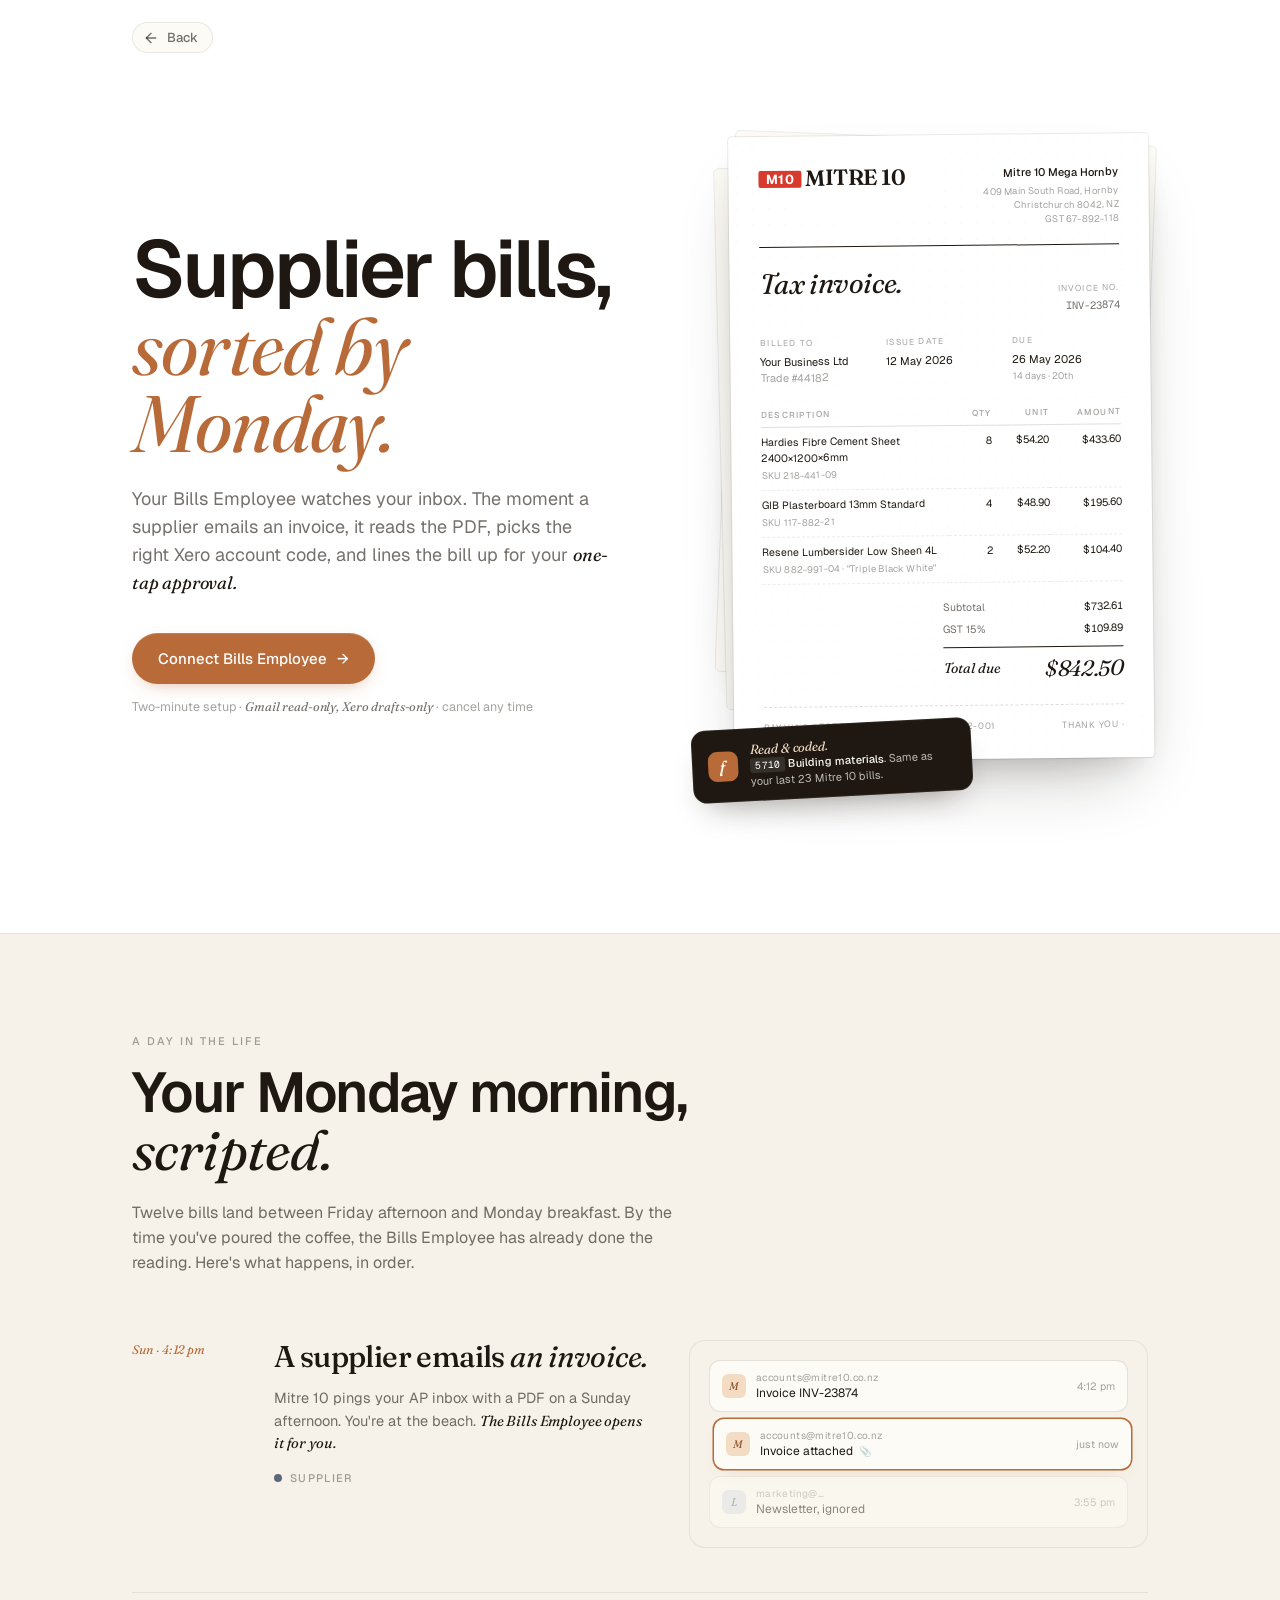
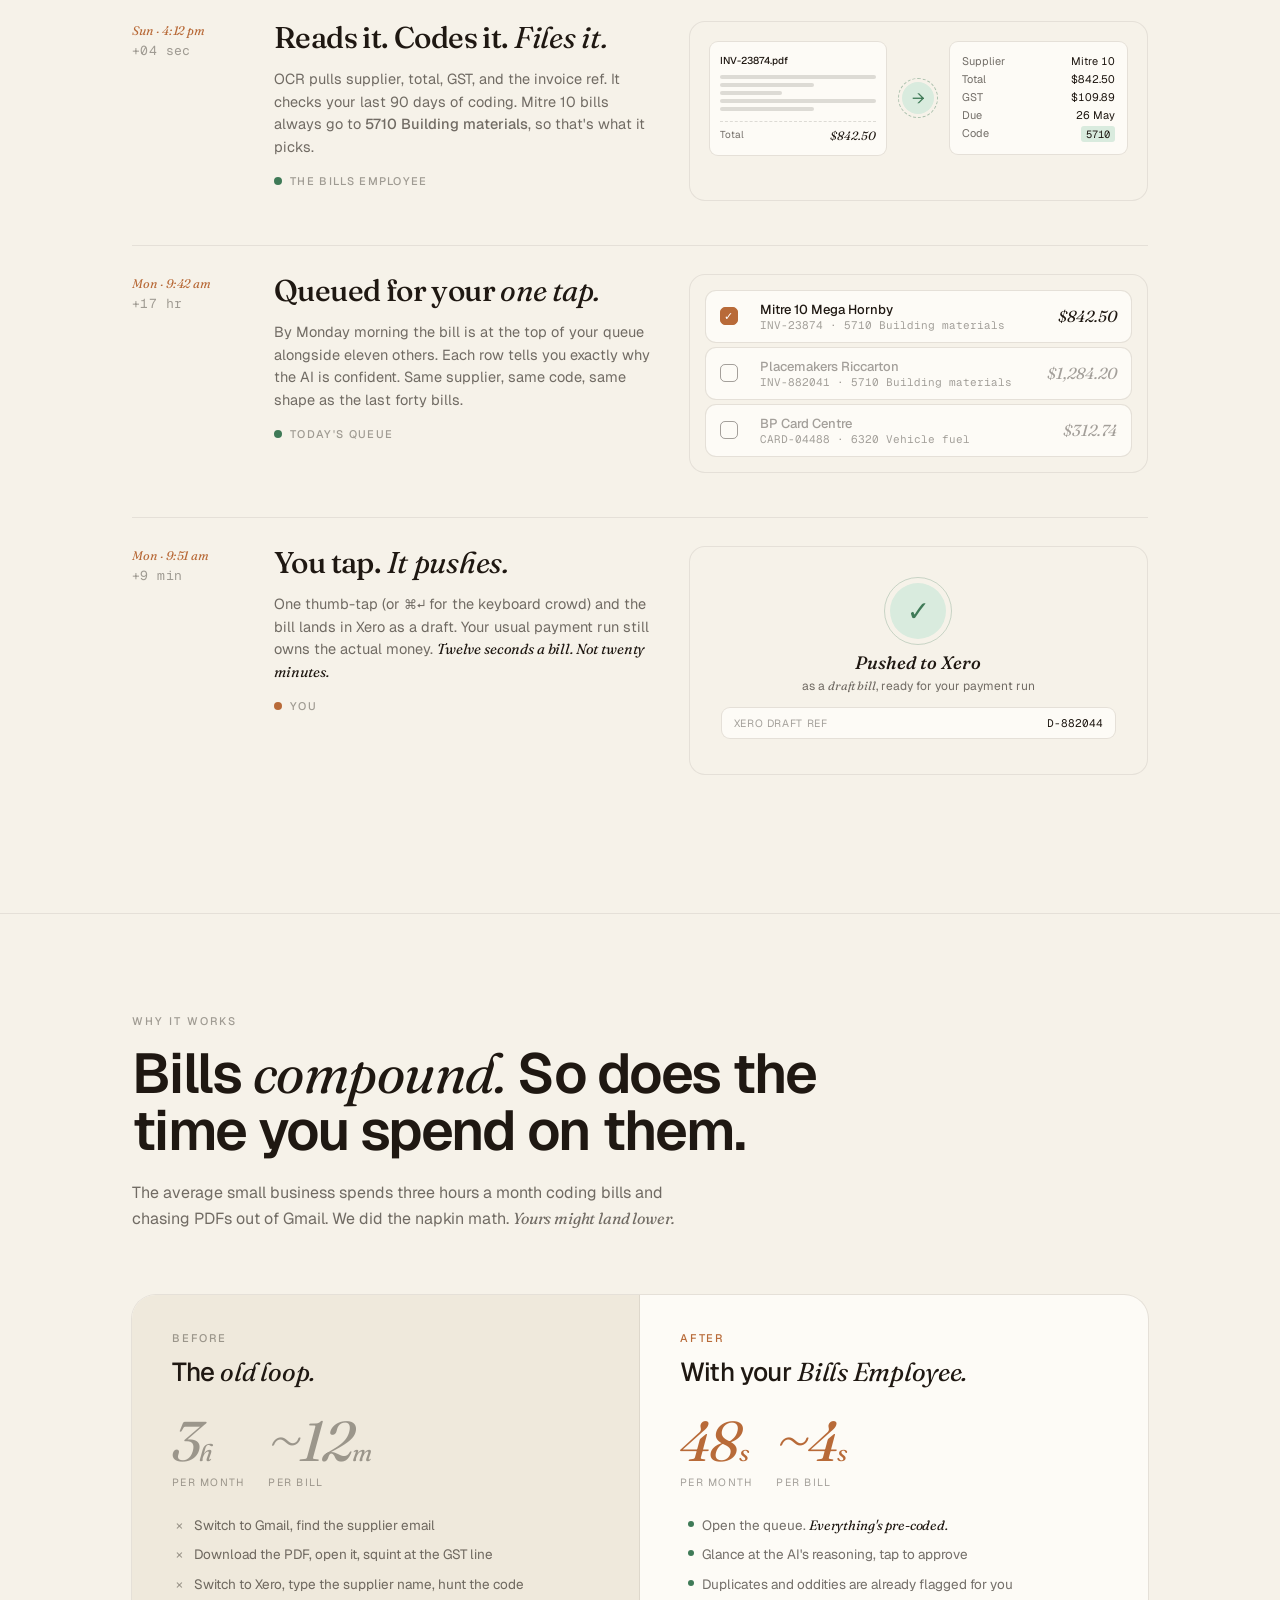
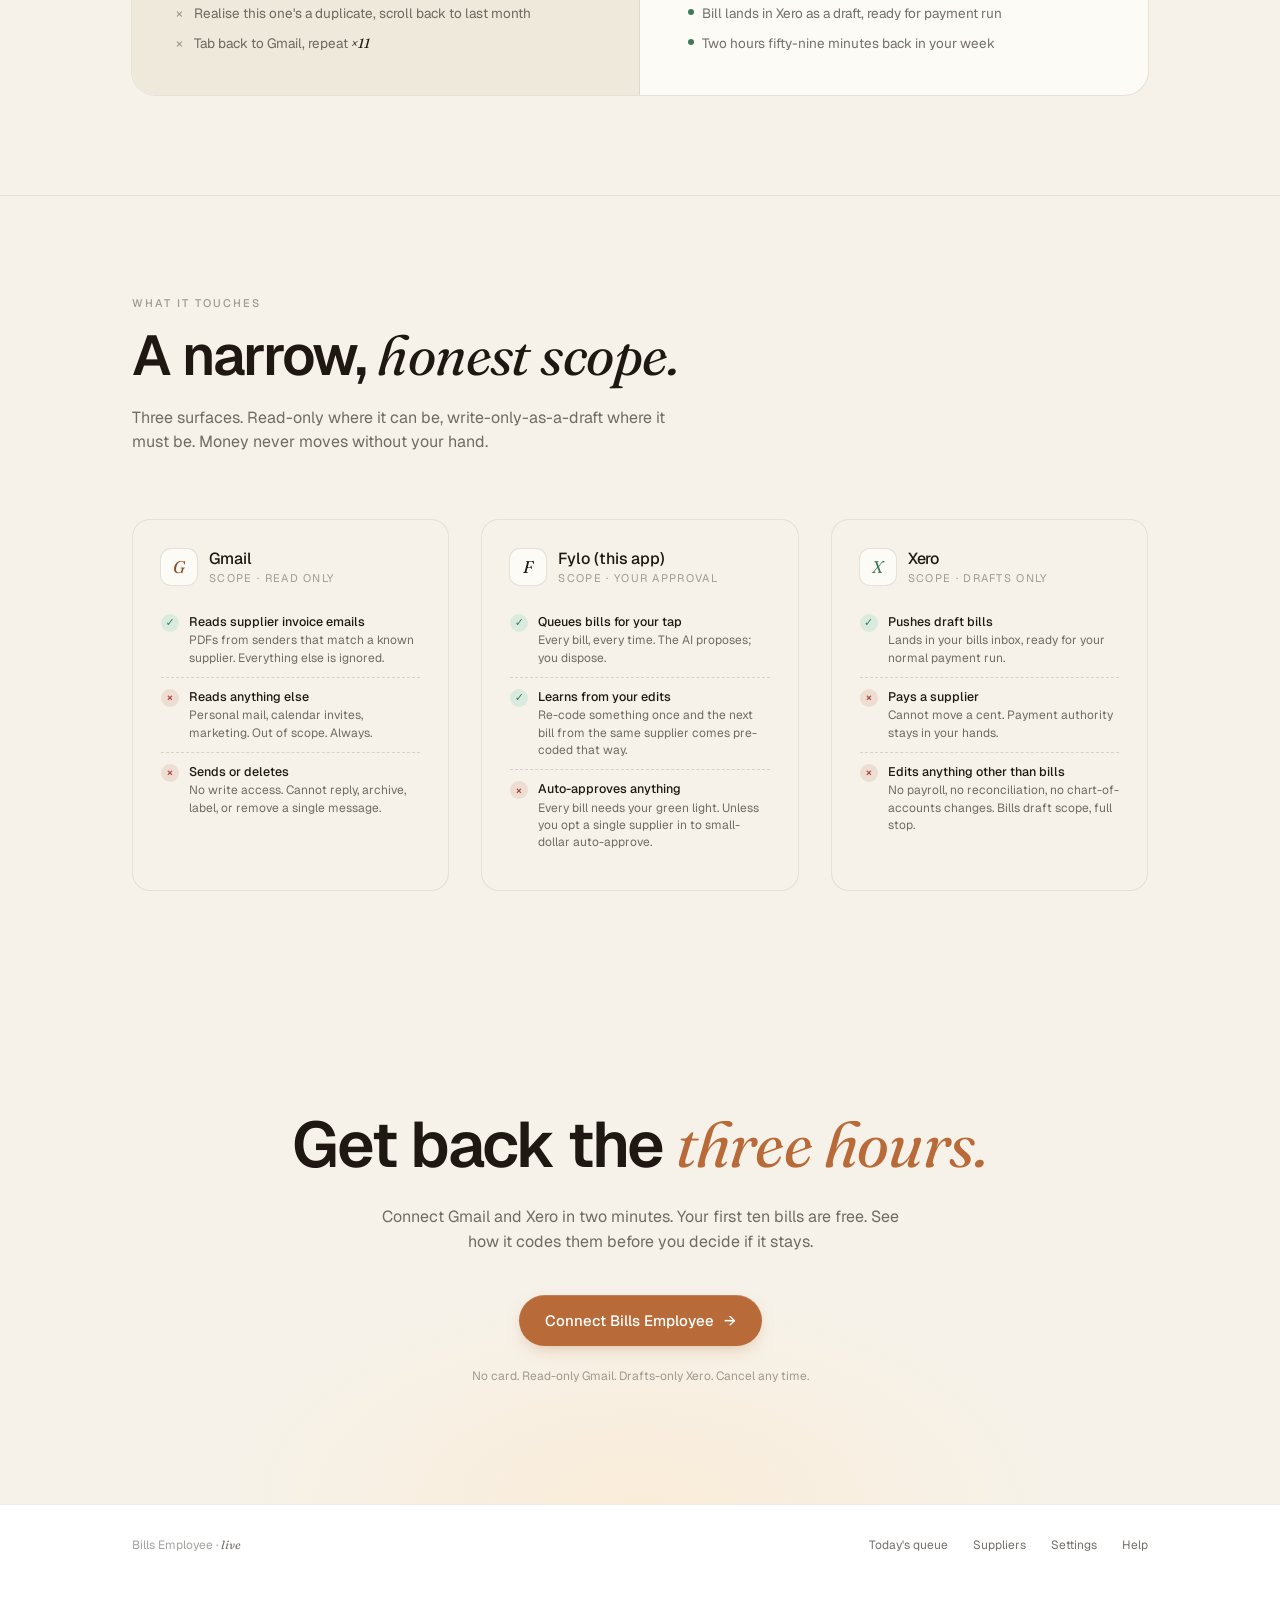
==== showcase/bills-about.html @ eec9b343 "Employee section: 4-card row + about pages for Review, Voice, Bills, Fuel - Homepage hub rebuilt as " ====
<!doctype html>
<html lang="en">
<head>
<meta charset="utf-8" />
<meta name="viewport" content="width=device-width,initial-scale=1" />
<title>Bills Employee &middot; About</title>

<link rel="preconnect" href="https://fonts.googleapis.com" />
<link rel="preconnect" href="https://fonts.gstatic.com" crossorigin />
<link
  rel="stylesheet"
  href="https://fonts.googleapis.com/css2?family=Fraunces:ital,opsz,wght@0,9..144,400;0,9..144,500;0,9..144,600;1,9..144,400;1,9..144,500;1,9..144,600&family=Geist:wght@300;400;500;600&family=Geist+Mono:wght@400;500&display=swap"
/>

<style>
  :root {
    --bg: #f6f2e9;
    --bg-2: #efe9dc;
    --paper: #fdfbf6;
    --ink: #1f1812;
    --ink-2: rgba(31, 24, 18, 0.62);
    --ink-3: rgba(31, 24, 18, 0.40);
    --line: rgba(31, 24, 18, 0.08);
    --line-strong: rgba(31, 24, 18, 0.14);
    --peach: #b86a38;
    --peach-deep: #8a4d26;
    --peach-soft: #f4dcc4;
    --peach-wash: #faecd9;
    --green: #3f7a57;
    --green-soft: #d9ebde;
    --amber: #b08231;
    --slate: #5e6a78;
    --slate-soft: #dee2e9;
  }
  * { box-sizing: border-box; }
  html, body {
    margin: 0;
    padding: 0;
    background: #ffffff;
    color: var(--ink);
    font-family: 'Geist', -apple-system, BlinkMacSystemFont, 'Segoe UI', system-ui, sans-serif;
    -webkit-font-smoothing: antialiased;
    text-rendering: optimizeLegibility;
  }
  .italic { font-family: 'Fraunces', serif; font-style: italic; font-weight: 400; letter-spacing: -0.01em; }
  .mono { font-family: 'Geist Mono', ui-monospace, SFMono-Regular, monospace; font-feature-settings: 'tnum' 1; }

  .wrap { max-width: 1080px; margin: 0 auto; padding: 0 32px; }

  /* ============================================================== */
  /* HERO                                                             */
  /* ============================================================== */
  .hero {
    padding: 60px 0 100px;
    position: relative;
    background: #ffffff;
  }
  .hero::before {
    content: '';
    position: absolute;
    inset: 0;
    background:
      radial-gradient(900px 460px at 90% 0%, var(--peach-wash) 0%, transparent 55%),
      radial-gradient(600px 380px at 10% 100%, rgba(63, 122, 87, 0.06) 0%, transparent 60%);
    pointer-events: none;
    z-index: -1;
  }
  .hero-inner {
    position: relative;
    display: grid;
    grid-template-columns: 1.1fr 1fr;
    gap: 64px;
    align-items: center;
  }
  .eyebrow {
    font-size: 11px;
    letter-spacing: 0.18em;
    color: var(--ink-3);
    font-weight: 500;
    display: flex;
    align-items: center;
    gap: 10px;
    margin-bottom: 28px;
  }
  .eyebrow::before { content: ''; width: 18px; height: 1px; background: var(--peach); }

  h1 {
    margin: 0 0 24px;
    font-size: 80px;
    line-height: 0.96;
    font-weight: 600;
    letter-spacing: -0.035em;
  }
  h1 .italic { font-weight: 400; }
  h1 .stack { display: block; }
  h1 .accent { color: var(--peach); }

  .hero-lede {
    font-size: 18px;
    color: var(--ink-2);
    line-height: 1.55;
    max-width: 480px;
    margin: 0 0 36px;
  }
  .hero-lede .italic { color: var(--ink); }

  .hero-cta-row { display: flex; gap: 12px; align-items: center; margin-bottom: 14px; }
  .btn-primary {
    background: var(--peach);
    color: #fff;
    border: 0;
    padding: 16px 26px;
    border-radius: 999px;
    font-size: 15px;
    font-weight: 500;
    font-family: inherit;
    cursor: pointer;
    display: inline-flex;
    align-items: center;
    gap: 10px;
    text-decoration: none;
    box-shadow: 0 6px 18px -8px rgba(184, 106, 56, 0.55), inset 0 1px 0 rgba(255,255,255,0.15);
    transition: transform .25s cubic-bezier(.2,.7,.2,1), box-shadow .25s;
  }
  .btn-primary:hover {
    transform: translateY(-1px);
    box-shadow: 0 12px 24px -10px rgba(184, 106, 56, 0.65), inset 0 1px 0 rgba(255,255,255,0.2);
  }
  .btn-primary .arrow { transition: transform .3s cubic-bezier(.2,.7,.2,1); }
  .btn-primary:hover .arrow { transform: translateX(3px); }

  .topnav { padding: 22px 0 0; }
  .topnav-inner { display: flex; align-items: center; }
  .back-chip {
    display: inline-flex; align-items: center; gap: 8px;
    color: var(--ink-2); font-size: 13px; font-weight: 500; text-decoration: none;
    padding: 6px 14px 6px 10px; border-radius: 999px;
    border: 1px solid var(--line); background: var(--paper);
    transition: background .15s, color .15s, border-color .15s, transform .15s;
  }
  .back-chip:hover { color: var(--ink); border-color: var(--line-strong); transform: translateX(-2px); }
  .back-chip svg { width: 16px; height: 16px; }

  .btn-ghost {
    background: transparent;
    color: var(--ink);
    border: 1px solid var(--line-strong);
    padding: 15px 22px;
    border-radius: 999px;
    font-size: 15px;
    font-family: inherit;
    cursor: pointer;
    text-decoration: none;
    display: inline-flex;
    align-items: center;
    gap: 8px;
    transition: background .2s, border-color .2s;
  }
  .btn-ghost:hover { background: var(--paper); border-color: var(--ink-3); }

  .hero-fine { font-size: 12.5px; color: var(--ink-3); }
  .hero-fine .italic { color: var(--ink-2); }

  .scene {
    position: relative;
    width: 100%;
    height: 720px;
  }
  .invoice-stack {
    position: absolute;
    top: 20px;
    right: 0;
    width: min(420px, 100%);
  }

  /* Subtle back paper (peeks out behind the main invoice) */
  .paper-back {
    position: absolute;
    top: 14px;
    right: -8px;
    width: 100%;
    height: 540px;
    background: var(--paper);
    border-radius: 4px;
    box-shadow: 0 0 0 1px var(--line), 0 20px 40px -24px rgba(31, 24, 18, 0.18);
    transform: rotate(2.2deg);
    transform-origin: top right;
  }
  .paper-back-2 {
    position: absolute;
    top: 26px;
    right: 14px;
    width: 100%;
    height: 540px;
    background: #fcfaf5;
    border-radius: 4px;
    box-shadow: 0 0 0 1px var(--line), 0 16px 32px -22px rgba(31, 24, 18, 0.12);
    transform: rotate(-1.4deg);
    transform-origin: top right;
  }

  /* The actual invoice */
  .invoice {
    position: relative;
    background: #fff;
    border-radius: 4px;
    padding: 30px 30px 26px;
    box-shadow:
      0 1px 0 rgba(31, 24, 18, 0.04),
      0 0 0 1px var(--line),
      0 36px 72px -28px rgba(31, 24, 18, 0.32),
      0 16px 32px -16px rgba(31, 24, 18, 0.18);
    transform: rotate(-0.6deg);
    transform-origin: top right;
    z-index: 2;
    font-family: 'Geist', system-ui, sans-serif;
    font-size: 11px;
    color: var(--ink);
    line-height: 1.5;
  }
  /* Subtle paper texture via dotted grid */
  .invoice::before {
    content: '';
    position: absolute;
    inset: 0;
    background-image: radial-gradient(rgba(31, 24, 18, 0.025) 1px, transparent 1px);
    background-size: 16px 16px;
    background-position: 0 0;
    border-radius: 4px;
    pointer-events: none;
    opacity: 0.6;
  }
  .invoice > * { position: relative; }

  /* Letterhead */
  .inv-letterhead {
    display: flex;
    justify-content: space-between;
    align-items: flex-start;
    margin-bottom: 22px;
    padding-bottom: 18px;
    border-bottom: 1.5px solid var(--ink);
  }
  .inv-logo {
    font-family: 'Fraunces', serif;
    font-weight: 600;
    font-size: 22px;
    letter-spacing: -0.02em;
    line-height: 1;
    color: var(--ink);
  }
  .inv-logo .badge {
    display: inline-block;
    background: #d83a2d;
    color: #fff;
    padding: 2px 7px;
    border-radius: 2px;
    font-family: 'Geist', sans-serif;
    font-weight: 700;
    font-size: 13px;
    letter-spacing: 0.04em;
    margin-right: 4px;
    vertical-align: 2px;
  }
  .inv-bizmeta {
    text-align: right;
    font-size: 9.5px;
    color: var(--ink-3);
    letter-spacing: 0.02em;
    line-height: 1.5;
  }
  .inv-bizmeta .biz-name {
    font-family: 'Geist', sans-serif;
    color: var(--ink);
    font-weight: 500;
    font-size: 11px;
    letter-spacing: 0;
    margin-bottom: 3px;
  }

  /* Title row */
  .inv-title-row {
    display: flex;
    justify-content: space-between;
    align-items: baseline;
    margin-bottom: 20px;
  }
  .inv-title {
    font-family: 'Fraunces', serif;
    font-style: italic;
    font-weight: 400;
    font-size: 28px;
    letter-spacing: -0.02em;
    color: var(--ink);
    line-height: 1;
  }
  .inv-number {
    font-family: 'Geist Mono', monospace;
    font-size: 10.5px;
    color: var(--ink-2);
    text-align: right;
  }
  .inv-number .nlabel {
    font-family: 'Geist', sans-serif;
    font-size: 8.5px;
    letter-spacing: 0.14em;
    color: var(--ink-3);
    text-transform: uppercase;
    display: block;
    margin-bottom: 3px;
  }

  /* Bill-to / Dates grid */
  .inv-meta {
    display: grid;
    grid-template-columns: 1fr 1fr 1fr;
    gap: 18px;
    margin-bottom: 22px;
  }
  .inv-meta .field .lbl {
    font-size: 8.5px;
    letter-spacing: 0.14em;
    color: var(--ink-3);
    text-transform: uppercase;
    margin-bottom: 4px;
  }
  .inv-meta .field .v {
    font-size: 11px;
    color: var(--ink);
  }
  .inv-meta .field .v .italic {
    font-size: 12px;
  }

  /* Line items table */
  .inv-table {
    width: 100%;
    border-collapse: collapse;
    margin-bottom: 14px;
  }
  .inv-table thead th {
    text-align: left;
    font-size: 8.5px;
    letter-spacing: 0.14em;
    color: var(--ink-3);
    text-transform: uppercase;
    font-weight: 500;
    padding: 0 0 6px;
    border-bottom: 1px solid var(--line-strong);
  }
  .inv-table thead th.num { text-align: right; }
  .inv-table tbody td {
    padding: 7px 0;
    font-size: 10.5px;
    color: var(--ink);
    border-bottom: 1px dashed var(--line);
    vertical-align: top;
  }
  .inv-table tbody td.num {
    text-align: right;
    font-variant-numeric: tabular-nums;
  }
  .inv-table tbody td .sub {
    font-size: 9.5px;
    color: var(--ink-3);
    margin-top: 2px;
    letter-spacing: 0.02em;
  }

  /* Totals */
  .inv-totals {
    margin-top: 14px;
    display: flex;
    justify-content: flex-end;
  }
  .inv-totals-inner {
    min-width: 180px;
  }
  .inv-totals-row {
    display: flex;
    justify-content: space-between;
    padding: 3px 0;
    font-size: 10.5px;
    color: var(--ink-2);
  }
  .inv-totals-row .v {
    color: var(--ink);
    font-variant-numeric: tabular-nums;
  }
  .inv-totals-row.grand {
    margin-top: 6px;
    padding-top: 10px;
    border-top: 1.5px solid var(--ink);
  }
  .inv-totals-row.grand .lbl {
    font-family: 'Fraunces', serif;
    font-style: italic;
    font-size: 14px;
    color: var(--ink);
  }
  .inv-totals-row.grand .v {
    font-family: 'Fraunces', serif;
    font-style: italic;
    font-size: 22px;
    color: var(--ink);
    letter-spacing: -0.015em;
    line-height: 1;
  }

  .inv-foot {
    margin-top: 22px;
    padding-top: 14px;
    border-top: 1px dashed var(--line-strong);
    display: flex;
    justify-content: space-between;
    font-size: 9px;
    letter-spacing: 0.08em;
    text-transform: uppercase;
    color: var(--ink-3);
  }

  /* AI "stamp" — the only Fylo-coloured thing on the invoice */
  .ai-stamp {
    position: absolute;
    bottom: -40px;
    left: -36px;
    background: var(--ink);
    color: var(--paper);
    padding: 12px 16px;
    border-radius: 14px;
    transform: rotate(-3deg);
    box-shadow:
      0 18px 32px -16px rgba(31, 24, 18, 0.4),
      0 0 0 1px rgba(255, 255, 255, 0.06) inset;
    display: flex;
    align-items: center;
    gap: 12px;
    z-index: 3;
    max-width: 280px;
  }
  .ai-stamp-avatar {
    width: 30px;
    height: 30px;
    border-radius: 9px;
    background: var(--peach);
    color: var(--paper);
    font-family: 'Fraunces', serif;
    font-style: italic;
    font-size: 17px;
    font-weight: 500;
    display: flex;
    align-items: center;
    justify-content: center;
    flex: 0 0 30px;
  }
  .ai-stamp-text {
    font-size: 11px;
    line-height: 1.4;
    color: rgba(255, 255, 255, 0.7);
  }
  .ai-stamp-text .italic {
    font-size: 13px;
    color: var(--peach-soft);
  }
  .ai-stamp-text strong {
    color: var(--paper);
    font-weight: 500;
  }
  .ai-stamp-text .code {
    font-family: 'Geist Mono', monospace;
    font-size: 10px;
    background: rgba(255, 255, 255, 0.1);
    padding: 1px 5px;
    border-radius: 3px;
    color: var(--paper);
    letter-spacing: 0.02em;
  }

  /* Small floating annotations that highlight extracted fields */
  .extract-dot {
    position: absolute;
    width: 10px;
    height: 10px;
    border-radius: 50%;
    background: var(--peach);
    box-shadow: 0 0 0 4px rgba(184, 106, 56, 0.18);
    z-index: 4;
    animation: pulse 2.4s ease-in-out infinite;
  }
  .extract-dot.a { top: 168px; right: 42px; }
  .extract-dot.b { top: 218px; right: 188px; }
  .extract-dot.c { bottom: 144px; right: 38px; }

  @keyframes pulse {
    0%, 100% { box-shadow: 0 0 0 0 rgba(184, 106, 56, 0.4); }
    50% { box-shadow: 0 0 0 6px rgba(184, 106, 56, 0); }
  }
  .phone::before {
    content: '';
    position: absolute;
    inset: 1px;
    border-radius: 49px;
    border: 1px solid rgba(255, 255, 255, 0.04);
    pointer-events: none;
  }
  .phone-screen {
    width: 100%;
    height: 100%;
    background: var(--paper);
    border-radius: 42px;
    overflow: hidden;
    position: relative;
    display: flex;
    flex-direction: column;
  }

  /* Dynamic island */
  .island {
    position: absolute;
    top: 10px;
    left: 50%;
    transform: translateX(-50%);
    width: 96px;
    height: 28px;
    background: #0a0807;
    border-radius: 999px;
    z-index: 3;
  }

  /* iOS status bar */
  .status-bar {
    display: flex;
    justify-content: space-between;
    align-items: center;
    padding: 14px 28px 0;
    font-family: 'Geist', system-ui, sans-serif;
    font-size: 13.5px;
    font-weight: 600;
    color: var(--ink);
    font-variant-numeric: tabular-nums;
    flex: 0 0 44px;
  }
  .status-bar .icons {
    display: flex;
    gap: 5px;
    align-items: center;
  }
  .status-bar svg path,
  .status-bar svg rect,
  .status-bar svg circle { fill: var(--ink); }

  /* App header inside the screen */
  .app-header {
    padding: 14px 22px 8px;
    display: flex;
    justify-content: space-between;
    align-items: center;
  }
  .app-name {
    display: flex;
    align-items: center;
    gap: 9px;
    font-size: 12.5px;
    font-weight: 500;
    color: var(--ink-2);
  }
  .app-name .logo {
    width: 24px;
    height: 24px;
    border-radius: 7px;
    background: var(--ink);
    color: var(--paper);
    display: flex;
    align-items: center;
    justify-content: center;
    font-family: 'Fraunces', serif;
    font-style: italic;
    font-size: 14px;
    font-weight: 500;
  }
  .app-name .name { color: var(--ink); }
  .app-name .sep { color: var(--ink-3); margin: 0 2px; }
  .live-mini {
    display: flex;
    align-items: center;
    gap: 6px;
    font-size: 10px;
    letter-spacing: 0.14em;
    color: var(--green);
    font-weight: 500;
    text-transform: uppercase;
  }
  .live-mini::before {
    content: '';
    width: 6px;
    height: 6px;
    border-radius: 50%;
    background: var(--green);
    animation: pulse 1.8s ease-in-out infinite;
  }

  /* Section label above the bill */
  .bill-section-label {
    padding: 4px 24px 14px;
    font-size: 22px;
    line-height: 1.2;
    letter-spacing: -0.02em;
    color: var(--ink);
    font-weight: 500;
  }
  .bill-section-label .italic {
    color: var(--peach-deep);
  }
  .bill-section-label .sub {
    display: block;
    font-size: 11.5px;
    color: var(--ink-3);
    font-weight: 400;
    letter-spacing: 0.04em;
    margin-top: 4px;
  }

  /* THE BILL CARD — floating receipt inside the phone */
  .bill-card {
    margin: 0 16px;
    background: #fff;
    border-radius: 20px;
    padding: 18px 18px 14px;
    box-shadow:
      0 1px 0 rgba(31, 24, 18, 0.04),
      0 0 0 1px var(--line),
      0 16px 28px -20px rgba(31, 24, 18, 0.16);
    position: relative;
    overflow: hidden;
  }
  .bill-card::before {
    content: '';
    position: absolute;
    top: 0; left: 0; right: 0;
    height: 3px;
    background: linear-gradient(to right, var(--peach), var(--amber));
  }
  .bill-supplier {
    display: flex;
    align-items: center;
    gap: 11px;
    margin-bottom: 14px;
  }
  .bill-supplier .logo {
    width: 36px;
    height: 36px;
    border-radius: 10px;
    background: var(--peach-soft);
    color: var(--peach-deep);
    font-family: 'Fraunces', serif;
    font-style: italic;
    font-size: 17px;
    font-weight: 500;
    display: flex;
    align-items: center;
    justify-content: center;
    flex: 0 0 36px;
  }
  .bill-supplier .meta .name {
    font-size: 14px;
    font-weight: 500;
    letter-spacing: -0.005em;
    color: var(--ink);
    line-height: 1.2;
  }
  .bill-supplier .meta .ref {
    font-family: 'Geist Mono', monospace;
    font-size: 10.5px;
    color: var(--ink-3);
    margin-top: 3px;
    letter-spacing: 0.02em;
  }
  .bill-fields {
    display: flex;
    flex-direction: column;
  }
  .bill-field {
    display: flex;
    justify-content: space-between;
    font-size: 12px;
    color: var(--ink-2);
    padding: 3px 0;
  }
  .bill-field .v {
    color: var(--ink);
    font-variant-numeric: tabular-nums;
  }
  .bill-dotted {
    margin: 8px 0;
    height: 1px;
    background-image: linear-gradient(to right, var(--line-strong) 50%, transparent 50%);
    background-size: 5px 1px;
    background-repeat: repeat-x;
  }
  .bill-field.total {
    padding-top: 4px;
    align-items: baseline;
  }
  .bill-field.total .lbl {
    font-family: 'Fraunces', serif;
    font-style: italic;
    font-size: 13px;
    color: var(--ink);
  }
  .bill-field.total .v {
    font-family: 'Fraunces', serif;
    font-style: italic;
    font-size: 22px;
    color: var(--ink);
    letter-spacing: -0.015em;
    line-height: 1;
  }
  .bill-confidence {
    margin-top: 14px;
    background: var(--green-soft);
    border-radius: 11px;
    padding: 9px 12px;
    display: flex;
    align-items: center;
    gap: 8px;
    font-size: 11px;
    color: var(--ink-2);
  }
  .bill-confidence::before {
    content: '';
    width: 7px;
    height: 7px;
    border-radius: 50%;
    background: var(--green);
    box-shadow: 0 0 0 3px rgba(63, 122, 87, 0.18);
    flex: 0 0 7px;
  }
  .bill-confidence .italic {
    color: var(--green);
    font-size: 12px;
  }
  .bill-confidence .code {
    font-family: 'Geist Mono', monospace;
    font-size: 10px;
    background: rgba(63, 122, 87, 0.2);
    color: var(--ink);
    padding: 2px 5px;
    border-radius: 3px;
  }
  .bill-actions {
    margin-top: 12px;
    display: flex;
    gap: 8px;
  }
  .bill-actions button {
    flex: 1;
    height: 40px;
    border-radius: 999px;
    border: 1px solid var(--line-strong);
    background: #fff;
    color: var(--ink);
    font-family: inherit;
    font-size: 12.5px;
    font-weight: 500;
    cursor: pointer;
    transition: background .2s, transform .15s;
  }
  .bill-actions button:hover { background: var(--bg); }
  .bill-actions .primary {
    flex: 1.6;
    background: var(--ink);
    color: #fff;
    border-color: var(--ink);
    display: inline-flex;
    align-items: center;
    justify-content: center;
    gap: 6px;
  }
  .bill-actions .primary:hover {
    background: #000;
    transform: translateY(-1px);
  }

  /* What follows — small hint about what happens next */
  .next-hint {
    margin: 16px 18px 0;
    padding: 12px 14px;
    background: var(--bg);
    border-radius: 12px;
    display: flex;
    align-items: center;
    gap: 10px;
    font-size: 11.5px;
    color: var(--ink-2);
    border: 1px dashed var(--line-strong);
  }
  .next-hint .arrow-down {
    width: 22px;
    height: 22px;
    border-radius: 50%;
    background: var(--peach-soft);
    color: var(--peach-deep);
    display: flex;
    align-items: center;
    justify-content: center;
    font-size: 12px;
    flex: 0 0 22px;
  }
  .next-hint .italic { color: var(--ink); }

  /* Home indicator */
  .home-bar {
    margin-top: auto;
    margin-bottom: 9px;
    width: 120px;
    height: 4px;
    background: var(--ink);
    border-radius: 999px;
    align-self: center;
    opacity: 0.85;
  }
  @keyframes pulse {
    0%, 100% { opacity: 1; box-shadow: 0 0 0 0 rgba(102, 200, 135, 0.6); }
    50% { opacity: 0.6; box-shadow: 0 0 0 6px rgba(102, 200, 135, 0); }
  }

  /* Floating annotation labels around the phone */
  .annot {
    position: absolute;
    font-family: 'Fraunces', serif;
    font-style: italic;
    color: var(--ink);
    font-size: 14px;
    line-height: 1.3;
    z-index: 1;
  }
  .annot small {
    display: block;
    font-family: 'Geist', sans-serif;
    font-style: normal;
    font-size: 10.5px;
    color: var(--ink-3);
    letter-spacing: 0.06em;
    margin-bottom: 4px;
    text-transform: uppercase;
  }
  .annot .line {
    position: absolute;
    background: var(--ink-3);
    height: 1px;
  }
  .annot-1 { top: 30px; right: 400px; max-width: 140px; text-align: right; }
  .annot-1 .line { top: 50%; left: 100%; margin-left: 6px; width: 28px; }
  .annot-2 { bottom: 70px; right: 400px; max-width: 140px; text-align: right; }
  .annot-2 .line { top: 50%; left: 100%; margin-left: 6px; width: 28px; }

  /* ============================================================== */
  /* DAY TIMELINE                                                     */
  /* ============================================================== */
  .day {
    background: var(--bg);
    padding: 100px 0 110px;
    border-top: 1px solid var(--line);
    border-bottom: 1px solid var(--line);
  }
  .section-eyebrow {
    font-size: 11px;
    letter-spacing: 0.18em;
    color: var(--ink-3);
    font-weight: 500;
    margin-bottom: 16px;
    text-transform: uppercase;
  }
  .section-title {
    font-size: 56px;
    line-height: 1.02;
    font-weight: 600;
    letter-spacing: -0.03em;
    margin: 0 0 22px;
    max-width: 760px;
  }
  .section-title .italic { font-weight: 400; }
  .section-sub {
    font-size: 16px;
    color: var(--ink-2);
    line-height: 1.55;
    max-width: 560px;
    margin: 0 0 64px;
  }

  .scenes {
    display: grid;
    gap: 16px;
  }
  .scene-row {
    display: grid;
    grid-template-columns: 110px 1fr 1.2fr;
    gap: 32px;
    align-items: start;
    padding: 28px 0;
    border-top: 1px solid var(--line);
    position: relative;
  }
  .scene-row:first-child { border-top: none; padding-top: 0; }
  .scene-row .time {
    font-family: 'Geist Mono', monospace;
    font-size: 13px;
    color: var(--ink-3);
    letter-spacing: 0.03em;
    padding-top: 2px;
    display: flex;
    flex-direction: column;
    gap: 4px;
  }
  .scene-row .time .day-label {
    font-family: 'Fraunces', serif;
    font-style: italic;
    color: var(--peach);
    font-size: 12.5px;
    letter-spacing: -0.005em;
  }
  .scene-narr h3 {
    font-family: 'Fraunces', serif;
    font-weight: 500;
    font-size: 30px;
    line-height: 1.12;
    letter-spacing: -0.02em;
    margin: 0 0 14px;
    color: var(--ink);
  }
  .scene-narr h3 .italic { font-weight: 400; }
  .scene-narr p {
    font-size: 14.5px;
    color: var(--ink-2);
    line-height: 1.55;
    max-width: 380px;
    margin: 0;
  }
  .scene-narr p .italic { color: var(--ink); }
  .scene-narr .actor {
    display: inline-flex;
    align-items: center;
    gap: 8px;
    font-size: 11px;
    letter-spacing: 0.12em;
    color: var(--ink-3);
    margin-top: 16px;
    text-transform: uppercase;
    font-weight: 500;
  }
  .scene-narr .actor .dot {
    width: 8px;
    height: 8px;
    border-radius: 50%;
  }
  .scene-narr .actor.you .dot { background: var(--peach); }
  .scene-narr .actor.ai .dot { background: var(--green); }
  .scene-narr .actor.bill .dot { background: var(--slate); }

  /* Scene visual cards */
  .scene-vis {
    background: var(--bg);
    border-radius: 16px;
    padding: 20px;
    position: relative;
    overflow: hidden;
    min-height: 180px;
    border: 1px solid var(--line);
  }

  /* Scene 1 — email arrives */
  .vis-email {
    display: flex;
    flex-direction: column;
    gap: 8px;
  }
  .email {
    background: var(--paper);
    border-radius: 10px;
    padding: 10px 12px;
    display: grid;
    grid-template-columns: 24px 1fr auto;
    gap: 10px;
    align-items: center;
    font-size: 12px;
    box-shadow: 0 0 0 1px var(--line);
  }
  .email-avatar {
    width: 24px;
    height: 24px;
    border-radius: 6px;
    background: var(--peach-soft);
    color: var(--peach-deep);
    font-family: 'Fraunces', serif;
    font-style: italic;
    font-size: 11px;
    display: flex;
    align-items: center;
    justify-content: center;
  }
  .email .from { color: var(--ink-3); font-size: 10px; letter-spacing: 0.04em; margin-bottom: 1px; }
  .email .subj { color: var(--ink); font-size: 12px; }
  .email .time-em { color: var(--ink-3); font-size: 10.5px; }
  .email.attached .subj::after {
    content: '📎';
    margin-left: 6px;
    font-size: 10px;
    opacity: 0.5;
  }
  .email.highlight {
    box-shadow: 0 0 0 1.5px var(--peach), 0 8px 20px -12px rgba(184, 106, 56, 0.3);
    transform: translateX(4px);
  }

  /* Scene 2 — AI reading */
  .vis-read {
    display: grid;
    grid-template-columns: 1fr auto 1fr;
    gap: 16px;
    align-items: center;
  }
  .pdf-thumb {
    background: var(--paper);
    border-radius: 8px;
    padding: 12px 10px;
    box-shadow: 0 0 0 1px var(--line);
    font-size: 9px;
    color: var(--ink-2);
    display: flex;
    flex-direction: column;
    gap: 4px;
  }
  .pdf-thumb .pdf-h {
    font-size: 10px;
    color: var(--ink);
    font-weight: 500;
    margin-bottom: 4px;
  }
  .pdf-thumb .pdf-line { height: 4px; background: var(--line-strong); border-radius: 2px; }
  .pdf-thumb .pdf-line.s { width: 60%; }
  .pdf-thumb .pdf-line.xs { width: 40%; }
  .pdf-thumb .pdf-total {
    margin-top: 6px;
    padding-top: 6px;
    border-top: 1px dashed var(--line-strong);
    display: flex;
    justify-content: space-between;
    font-size: 10px;
  }
  .pdf-thumb .pdf-total .v {
    font-family: 'Fraunces', serif;
    font-style: italic;
    color: var(--ink);
    font-size: 12px;
  }
  .read-arrow {
    width: 32px;
    height: 32px;
    border-radius: 50%;
    background: var(--green-soft);
    color: var(--green);
    display: flex;
    align-items: center;
    justify-content: center;
    font-size: 16px;
    position: relative;
  }
  .read-arrow::before {
    content: '';
    position: absolute;
    inset: -4px;
    border-radius: 50%;
    border: 1.5px dashed var(--green);
    opacity: 0.4;
    animation: spin 8s linear infinite;
  }
  @keyframes spin { to { transform: rotate(360deg); } }

  .extracted {
    background: var(--paper);
    border-radius: 8px;
    padding: 10px 12px;
    box-shadow: 0 0 0 1px var(--line);
    font-size: 11px;
  }
  .extracted .field {
    display: flex;
    justify-content: space-between;
    padding: 2px 0;
    color: var(--ink-2);
  }
  .extracted .field .v { color: var(--ink); font-variant-numeric: tabular-nums; }
  .extracted .field.code .v {
    font-family: 'Geist Mono', monospace;
    background: var(--green-soft);
    color: var(--ink);
    padding: 1px 5px;
    border-radius: 3px;
    font-size: 10.5px;
  }

  /* Scene 3 — queued row */
  .vis-queue {
    background: var(--paper);
    border-radius: 10px;
    box-shadow: 0 0 0 1px var(--line);
    padding: 10px 14px;
    display: grid;
    grid-template-columns: 28px 1fr auto;
    gap: 12px;
    align-items: center;
  }
  .vis-queue .check {
    width: 18px;
    height: 18px;
    border: 1.5px solid var(--peach);
    border-radius: 5px;
    background: var(--peach);
    color: #fff;
    display: flex;
    align-items: center;
    justify-content: center;
    font-size: 11px;
  }
  .vis-queue .qsup { font-size: 13px; font-weight: 500; }
  .vis-queue .qref { font-size: 11px; color: var(--ink-3); font-family: 'Geist Mono', monospace; }
  .vis-queue .qamt {
    text-align: right;
    font-family: 'Fraunces', serif;
    font-style: italic;
    font-size: 16px;
    color: var(--ink);
  }
  .vis-queue + .vis-queue { margin-top: 6px; }
  .vis-queue.muted .qsup, .vis-queue.muted .qamt { opacity: 0.4; }
  .vis-queue.muted .check { background: transparent; border-color: var(--ink-3); color: transparent; }

  /* Scene 4 — Xero confirmation */
  .vis-xero {
    text-align: center;
    padding: 16px 12px;
  }
  .vis-xero .seal {
    width: 56px;
    height: 56px;
    border-radius: 50%;
    background: var(--green-soft);
    color: var(--green);
    display: inline-flex;
    align-items: center;
    justify-content: center;
    font-size: 28px;
    margin-bottom: 12px;
    position: relative;
  }
  .vis-xero .seal::before {
    content: '';
    position: absolute;
    inset: -6px;
    border-radius: 50%;
    border: 1px solid var(--green);
    opacity: 0.25;
  }
  .vis-xero h4 {
    font-family: 'Fraunces', serif;
    font-style: italic;
    font-weight: 500;
    font-size: 18px;
    margin: 0 0 4px;
  }
  .vis-xero .xsub {
    font-size: 12px;
    color: var(--ink-2);
  }
  .vis-xero .xref {
    margin-top: 14px;
    padding: 8px 12px;
    background: var(--paper);
    border-radius: 8px;
    box-shadow: 0 0 0 1px var(--line);
    font-size: 11px;
    display: flex;
    justify-content: space-between;
    align-items: center;
  }
  .vis-xero .xref .v {
    font-family: 'Geist Mono', monospace;
    color: var(--ink);
  }

  /* ============================================================== */
  /* MATH                                                             */
  /* ============================================================== */
  .math {
    padding: 100px 0;
    background: var(--bg);
  }
  .math-grid {
    display: grid;
    grid-template-columns: 1fr 1fr;
    gap: 0;
    margin-top: 56px;
    border-radius: 24px;
    overflow: hidden;
    box-shadow: 0 0 0 1px var(--line);
    background: var(--paper);
  }
  .math-side {
    padding: 36px 40px;
    position: relative;
  }
  .math-side.before {
    background: var(--bg-2);
    border-right: 1px solid var(--line);
  }
  .math-side .h {
    font-size: 11px;
    letter-spacing: 0.16em;
    color: var(--ink-3);
    font-weight: 500;
    margin-bottom: 12px;
    text-transform: uppercase;
  }
  .math-side .h.peach { color: var(--peach); }
  .math-side .h.green { color: var(--green); }
  .math-side h3 {
    font-size: 26px;
    font-weight: 500;
    letter-spacing: -0.015em;
    margin: 0 0 24px;
    line-height: 1.2;
  }
  .math-side h3 .italic { font-weight: 400; }
  .math-numbers {
    display: flex;
    gap: 24px;
    margin-bottom: 22px;
  }
  .math-num .v {
    font-family: 'Fraunces', serif;
    font-style: italic;
    font-size: 56px;
    line-height: 1;
    letter-spacing: -0.03em;
    color: var(--ink);
  }
  .math-num .v.dim { color: var(--ink-3); }
  .math-num .v.bright { color: var(--peach); }
  .math-num .l {
    font-size: 10.5px;
    letter-spacing: 0.12em;
    color: var(--ink-3);
    margin-top: 6px;
    text-transform: uppercase;
  }
  .math-side ul {
    margin: 0;
    padding: 0;
    list-style: none;
    font-size: 13.5px;
    color: var(--ink-2);
    line-height: 1.6;
  }
  .math-side ul li {
    padding: 4px 0;
    padding-left: 22px;
    position: relative;
  }
  .math-side.before ul li::before {
    content: '×';
    position: absolute;
    left: 4px;
    color: var(--ink-3);
    top: 4px;
  }
  .math-side.after ul li::before {
    content: '';
    position: absolute;
    left: 8px;
    top: 10px;
    width: 6px;
    height: 6px;
    border-radius: 50%;
    background: var(--green);
  }
  .math-side ul li .italic { color: var(--ink); }

  /* ============================================================== */
  /* SCOPE / TRUST                                                    */
  /* ============================================================== */
  .scope {
    background: var(--bg);
    padding: 100px 0;
    border-top: 1px solid var(--line);
  }
  .scope-diagram {
    margin-top: 56px;
    display: grid;
    grid-template-columns: 1fr 1fr 1fr;
    gap: 32px;
  }
  .surface {
    background: var(--bg);
    border-radius: 18px;
    padding: 28px;
    position: relative;
    border: 1px solid var(--line);
  }
  .surface-head {
    display: flex;
    align-items: center;
    gap: 12px;
    margin-bottom: 18px;
  }
  .surface-logo {
    width: 36px;
    height: 36px;
    border-radius: 10px;
    background: var(--paper);
    display: flex;
    align-items: center;
    justify-content: center;
    box-shadow: 0 0 0 1px var(--line);
    font-family: 'Fraunces', serif;
    font-style: italic;
    font-size: 17px;
    color: var(--peach-deep);
  }
  .surface-logo.green { color: var(--green); }
  .surface-logo.ink { color: var(--ink); }
  .surface-name {
    font-size: 16px;
    font-weight: 500;
    letter-spacing: -0.005em;
  }
  .surface-role {
    font-size: 11px;
    letter-spacing: 0.12em;
    color: var(--ink-3);
    margin-top: 2px;
    text-transform: uppercase;
  }
  .perm {
    display: flex;
    gap: 10px;
    padding: 10px 0;
    border-top: 1px dashed var(--line-strong);
    font-size: 12.5px;
    line-height: 1.45;
    align-items: flex-start;
  }
  .perm:nth-child(2) { border-top: none; }
  .perm-icon {
    width: 18px;
    height: 18px;
    border-radius: 50%;
    background: var(--green-soft);
    color: var(--green);
    flex: 0 0 18px;
    margin-top: 1px;
    display: flex;
    align-items: center;
    justify-content: center;
    font-size: 11px;
    font-weight: 600;
  }
  .perm-icon.no {
    background: rgba(176, 74, 58, 0.12);
    color: var(--red, #b04a3a);
  }
  .perm-text .perm-label {
    color: var(--ink);
    font-weight: 500;
    margin-bottom: 1px;
  }
  .perm-text .perm-detail {
    color: var(--ink-2);
    font-size: 12px;
    line-height: 1.45;
  }

  /* ============================================================== */
  /* CTA                                                              */
  /* ============================================================== */
  .cta-band {
    padding: 120px 0;
    text-align: center;
    position: relative;
    overflow: hidden;
    background: var(--bg);
  }
  .cta-band::before {
    content: '';
    position: absolute;
    inset: 0;
    background:
      radial-gradient(700px 360px at 50% 100%, var(--peach-wash) 0%, transparent 60%);
    pointer-events: none;
  }
  .cta-title {
    position: relative;
    font-size: 64px;
    line-height: 1.02;
    font-weight: 600;
    letter-spacing: -0.03em;
    margin: 0 auto 28px;
    max-width: 760px;
  }
  .cta-title .italic { font-weight: 400; color: var(--peach); }
  .cta-sub {
    position: relative;
    font-size: 16px;
    color: var(--ink-2);
    line-height: 1.55;
    max-width: 520px;
    margin: 0 auto 40px;
  }
  .cta-row {
    position: relative;
    display: flex;
    gap: 12px;
    justify-content: center;
  }
  .cta-fine {
    position: relative;
    margin-top: 22px;
    font-size: 12px;
    color: var(--ink-3);
  }

  /* ============================================================== */
  /* FOOTER                                                           */
  /* ============================================================== */
  footer {
    padding: 32px 0 48px;
    border-top: 1px solid var(--line);
    font-size: 12px;
    color: var(--ink-3);
  }
  footer .wrap { display: flex; justify-content: space-between; align-items: center; }
  footer a { color: var(--ink-2); text-decoration: none; margin-left: 22px; }
  footer a:hover { color: var(--ink); }

  /* ----- Auto-cycle scene animation in hero phone ---------------- */
  .phone-scene {
    transition: opacity .6s cubic-bezier(.2,.7,.2,1), transform .6s cubic-bezier(.2,.7,.2,1);
  }

  @media (max-width: 880px) {
    .hero-inner, .math-grid, .scope-diagram { grid-template-columns: 1fr; }
    h1 { font-size: 56px; }
    .section-title, .cta-title { font-size: 42px; }
    .scene-row { grid-template-columns: 1fr; gap: 16px; }
    .scene-row .time { flex-direction: row; gap: 12px; }
  }
</style>
</head>
<body>

<div class="topnav">
  <div class="wrap topnav-inner">
    <a class="back-chip" href="/" aria-label="Back to home">
      <svg viewBox="0 0 24 24" fill="none" stroke="currentColor" stroke-width="2" stroke-linecap="round" stroke-linejoin="round">
        <path d="M19 12H5"/><path d="M12 19l-7-7 7-7"/>
      </svg>
      Back
    </a>
  </div>
</div>

<!-- =============================================================== -->
<!-- HERO                                                              -->
<!-- =============================================================== -->
<section class="hero">
  <div class="wrap">
    <div class="hero-inner">

      <div>
        <h1>
          <span class="stack">Supplier bills,</span>
          <span class="stack italic accent">sorted by Monday.</span>
        </h1>
        <p class="hero-lede">
          Your Bills Employee watches your inbox. The moment a supplier emails an invoice, it reads the PDF, picks the right Xero account code, and lines the bill up for your <span class="italic">one-tap approval.</span>
        </p>
        <div class="hero-cta-row">
          <a href="https://fylo.co.nz/signup?next=/bills/connect" class="btn-primary">
            Connect Bills Employee
            <span class="arrow">→</span>
          </a>
        </div>
        <div class="hero-fine">
          Two-minute setup · <span class="italic">Gmail read-only, Xero drafts-only</span> · cancel any time
        </div>
      </div>

      <div class="scene">
        <div class="invoice-stack">
          <!-- Stacked back papers for depth -->
          <div class="paper-back"></div>
          <div class="paper-back-2"></div>

          <!-- The invoice itself -->
          <div class="invoice">
            <div class="inv-letterhead">
              <div class="inv-logo">
                <span class="badge">M10</span>MITRE 10
              </div>
              <div class="inv-bizmeta">
                <div class="biz-name">Mitre 10 Mega Hornby</div>
                <div>409 Main South Road, Hornby</div>
                <div>Christchurch 8042, NZ</div>
                <div>GST 67-892-118</div>
              </div>
            </div>

            <div class="inv-title-row">
              <div class="inv-title">Tax invoice.</div>
              <div class="inv-number">
                <span class="nlabel">Invoice no.</span>
                INV-23874
              </div>
            </div>

            <div class="inv-meta">
              <div class="field">
                <div class="lbl">Billed to</div>
                <div class="v">Your Business Ltd<br/><span style="color:var(--ink-3);">Trade #44182</span></div>
              </div>
              <div class="field">
                <div class="lbl">Issue date</div>
                <div class="v">12 May 2026</div>
              </div>
              <div class="field">
                <div class="lbl">Due</div>
                <div class="v">26 May 2026<br/><span style="color:var(--ink-3); font-size: 9.5px;">14 days · 20th</span></div>
              </div>
            </div>

            <table class="inv-table">
              <thead>
                <tr>
                  <th style="width: 52%;">Description</th>
                  <th class="num" style="width: 12%;">Qty</th>
                  <th class="num" style="width: 16%;">Unit</th>
                  <th class="num" style="width: 20%;">Amount</th>
                </tr>
              </thead>
              <tbody>
                <tr>
                  <td>Hardies Fibre Cement Sheet 2400×1200×6mm<div class="sub">SKU 218-441-09</div></td>
                  <td class="num">8</td>
                  <td class="num">$54.20</td>
                  <td class="num">$433.60</td>
                </tr>
                <tr>
                  <td>GIB Plasterboard 13mm Standard<div class="sub">SKU 117-882-21</div></td>
                  <td class="num">4</td>
                  <td class="num">$48.90</td>
                  <td class="num">$195.60</td>
                </tr>
                <tr>
                  <td>Resene Lumbersider Low Sheen 4L<div class="sub">SKU 882-991-04 &middot; "Triple Black White"</div></td>
                  <td class="num">2</td>
                  <td class="num">$52.20</td>
                  <td class="num">$104.40</td>
                </tr>
              </tbody>
            </table>

            <div class="inv-totals">
              <div class="inv-totals-inner">
                <div class="inv-totals-row"><span>Subtotal</span><span class="v">$732.61</span></div>
                <div class="inv-totals-row"><span>GST 15%</span><span class="v">$109.89</span></div>
                <div class="inv-totals-row grand"><span class="lbl">Total due</span><span class="v">$842.50</span></div>
              </div>
            </div>

            <div class="inv-foot">
              <span>Pay via Direct Debit · ANZ 06-0837-0292-001</span>
              <span>Thank you ·</span>
            </div>
          </div>

          <!-- AI sticker / annotation -->
          <div class="ai-stamp">
            <div class="ai-stamp-avatar">f</div>
            <div class="ai-stamp-text">
              <span class="italic">Read &amp; coded.</span><br/>
              <span class="code">5710</span> <strong>Building materials</strong>. Same as your last 23 Mitre 10 bills.
            </div>
          </div>
        </div>
      </div>

    </div>
  </div>
</section>

<!-- =============================================================== -->
<!-- DAY TIMELINE                                                      -->
<!-- =============================================================== -->
<section class="day">
  <div class="wrap">
    <div class="section-eyebrow">A day in the life</div>
    <h2 class="section-title">Your Monday morning, <span class="italic">scripted.</span></h2>
    <p class="section-sub">
      Twelve bills land between Friday afternoon and Monday breakfast. By the time you've poured the coffee, the Bills Employee has already done the reading. Here's what happens, in order.
    </p>

    <div class="scenes">

      <!-- Scene 1 — email arrives -->
      <div class="scene-row">
        <div class="time">
          <span class="day-label">Sun · 4:12 pm</span>
        </div>
        <div class="scene-narr">
          <h3>A supplier emails <span class="italic">an invoice.</span></h3>
          <p>Mitre 10 pings your AP inbox with a PDF on a Sunday afternoon. You're at the beach. <span class="italic">The Bills Employee opens it for you.</span></p>
          <div class="actor bill"><span class="dot"></span>Supplier</div>
        </div>
        <div class="scene-vis">
          <div class="vis-email">
            <div class="email">
              <div class="email-avatar">M</div>
              <div>
                <div class="from">accounts@mitre10.co.nz</div>
                <div class="subj">Invoice INV-23874</div>
              </div>
              <div class="time-em">4:12 pm</div>
            </div>
            <div class="email attached highlight">
              <div class="email-avatar">M</div>
              <div>
                <div class="from">accounts@mitre10.co.nz</div>
                <div class="subj">Invoice attached</div>
              </div>
              <div class="time-em">just now</div>
            </div>
            <div class="email" style="opacity: 0.5;">
              <div class="email-avatar" style="background: var(--slate-soft); color: var(--slate);">L</div>
              <div>
                <div class="from">marketing@…</div>
                <div class="subj">Newsletter, ignored</div>
              </div>
              <div class="time-em">3:55 pm</div>
            </div>
          </div>
        </div>
      </div>

      <!-- Scene 2 — AI reads -->
      <div class="scene-row">
        <div class="time">
          <span class="day-label">Sun · 4:12 pm</span>
          <span>+04 sec</span>
        </div>
        <div class="scene-narr">
          <h3>Reads it. Codes it. <span class="italic">Files it.</span></h3>
          <p>OCR pulls supplier, total, GST, and the invoice ref. It checks your last 90 days of coding. Mitre 10 bills always go to <strong style="font-weight:500;">5710 Building materials</strong>, so that's what it picks.</p>
          <div class="actor ai"><span class="dot"></span>The Bills Employee</div>
        </div>
        <div class="scene-vis">
          <div class="vis-read">
            <div class="pdf-thumb">
              <div class="pdf-h">INV-23874.pdf</div>
              <div class="pdf-line"></div>
              <div class="pdf-line s"></div>
              <div class="pdf-line xs"></div>
              <div class="pdf-line"></div>
              <div class="pdf-line s"></div>
              <div class="pdf-total"><span>Total</span><span class="v">$842.50</span></div>
            </div>
            <div class="read-arrow">→</div>
            <div class="extracted">
              <div class="field"><span>Supplier</span><span class="v">Mitre 10</span></div>
              <div class="field"><span>Total</span><span class="v">$842.50</span></div>
              <div class="field"><span>GST</span><span class="v">$109.89</span></div>
              <div class="field"><span>Due</span><span class="v">26 May</span></div>
              <div class="field code"><span>Code</span><span class="v">5710</span></div>
            </div>
          </div>
        </div>
      </div>

      <!-- Scene 3 — queued -->
      <div class="scene-row">
        <div class="time">
          <span class="day-label">Mon · 9:42 am</span>
          <span>+17 hr</span>
        </div>
        <div class="scene-narr">
          <h3>Queued for your <span class="italic">one tap.</span></h3>
          <p>By Monday morning the bill is at the top of your queue alongside eleven others. Each row tells you exactly why the AI is confident. Same supplier, same code, same shape as the last forty bills.</p>
          <div class="actor ai"><span class="dot"></span>Today's queue</div>
        </div>
        <div class="scene-vis" style="padding: 16px;">
          <div class="vis-queue">
            <div class="check">✓</div>
            <div>
              <div class="qsup">Mitre 10 Mega Hornby</div>
              <div class="qref">INV-23874 · 5710 Building materials</div>
            </div>
            <div class="qamt">$842.50</div>
          </div>
          <div class="vis-queue muted">
            <div class="check"></div>
            <div>
              <div class="qsup">Placemakers Riccarton</div>
              <div class="qref">INV-882041 · 5710 Building materials</div>
            </div>
            <div class="qamt">$1,284.20</div>
          </div>
          <div class="vis-queue muted">
            <div class="check"></div>
            <div>
              <div class="qsup">BP Card Centre</div>
              <div class="qref">CARD-04488 · 6320 Vehicle fuel</div>
            </div>
            <div class="qamt">$312.74</div>
          </div>
        </div>
      </div>

      <!-- Scene 4 — push -->
      <div class="scene-row">
        <div class="time">
          <span class="day-label">Mon · 9:51 am</span>
          <span>+9 min</span>
        </div>
        <div class="scene-narr">
          <h3>You tap. <span class="italic">It pushes.</span></h3>
          <p>One thumb-tap (or <span class="mono" style="font-size:13px;">⌘↵</span> for the keyboard crowd) and the bill lands in Xero as a draft. Your usual payment run still owns the actual money. <span class="italic">Twelve seconds a bill. Not twenty minutes.</span></p>
          <div class="actor you"><span class="dot"></span>You</div>
        </div>
        <div class="scene-vis">
          <div class="vis-xero">
            <div class="seal">✓</div>
            <h4>Pushed to Xero</h4>
            <div class="xsub">as a <span class="italic">draft bill</span>, ready for your payment run</div>
            <div class="xref">
              <span style="color: var(--ink-3); letter-spacing: 0.06em; font-size: 10.5px;">XERO DRAFT REF</span>
              <span class="v">D-882044</span>
            </div>
          </div>
        </div>
      </div>

    </div>
  </div>
</section>

<!-- =============================================================== -->
<!-- MATH                                                              -->
<!-- =============================================================== -->
<section class="math">
  <div class="wrap">
    <div class="section-eyebrow">Why it works</div>
    <h2 class="section-title">Bills <span class="italic">compound.</span> So does the time you spend on them.</h2>
    <p class="section-sub">
      The average small business spends three hours a month coding bills and chasing PDFs out of Gmail. We did the napkin math. <span class="italic">Yours might land lower.</span>
    </p>

    <div class="math-grid">

      <div class="math-side before">
        <div class="h">BEFORE</div>
        <h3>The <span class="italic">old loop.</span></h3>
        <div class="math-numbers">
          <div class="math-num">
            <div class="v dim">3<span style="font-size:24px;">h</span></div>
            <div class="l">PER MONTH</div>
          </div>
          <div class="math-num">
            <div class="v dim">~12<span style="font-size:24px;">m</span></div>
            <div class="l">PER BILL</div>
          </div>
        </div>
        <ul>
          <li>Switch to Gmail, find the supplier email</li>
          <li>Download the PDF, open it, squint at the GST line</li>
          <li>Switch to Xero, type the supplier name, hunt the code</li>
          <li>Realise this one's a duplicate, scroll back to last month</li>
          <li>Tab back to Gmail, repeat <span class="italic">×11</span></li>
        </ul>
      </div>

      <div class="math-side after">
        <div class="h peach">AFTER</div>
        <h3>With your <span class="italic">Bills Employee.</span></h3>
        <div class="math-numbers">
          <div class="math-num">
            <div class="v bright">48<span style="font-size:24px;">s</span></div>
            <div class="l">PER MONTH</div>
          </div>
          <div class="math-num">
            <div class="v bright">~4<span style="font-size:24px;">s</span></div>
            <div class="l">PER BILL</div>
          </div>
        </div>
        <ul>
          <li>Open the queue. <span class="italic">Everything's pre-coded.</span></li>
          <li>Glance at the AI's reasoning, tap to approve</li>
          <li>Duplicates and oddities are already flagged for you</li>
          <li>Bill lands in Xero as a draft, ready for payment run</li>
          <li>Two hours fifty-nine minutes back in your week</li>
        </ul>
      </div>

    </div>
  </div>
</section>

<!-- =============================================================== -->
<!-- SCOPE / TRUST                                                     -->
<!-- =============================================================== -->
<section class="scope">
  <div class="wrap">
    <div class="section-eyebrow">What it touches</div>
    <h2 class="section-title">A narrow, <span class="italic">honest scope.</span></h2>
    <p class="section-sub">
      Three surfaces. Read-only where it can be, write-only-as-a-draft where it must be. Money never moves without your hand.
    </p>

    <div class="scope-diagram">

      <div class="surface">
        <div class="surface-head">
          <div class="surface-logo">G</div>
          <div>
            <div class="surface-name">Gmail</div>
            <div class="surface-role">SCOPE · READ ONLY</div>
          </div>
        </div>
        <div class="perm">
          <div class="perm-icon">✓</div>
          <div class="perm-text">
            <div class="perm-label">Reads supplier invoice emails</div>
            <div class="perm-detail">PDFs from senders that match a known supplier. Everything else is ignored.</div>
          </div>
        </div>
        <div class="perm">
          <div class="perm-icon no">×</div>
          <div class="perm-text">
            <div class="perm-label">Reads anything else</div>
            <div class="perm-detail">Personal mail, calendar invites, marketing. Out of scope. Always.</div>
          </div>
        </div>
        <div class="perm">
          <div class="perm-icon no">×</div>
          <div class="perm-text">
            <div class="perm-label">Sends or deletes</div>
            <div class="perm-detail">No write access. Cannot reply, archive, label, or remove a single message.</div>
          </div>
        </div>
      </div>

      <div class="surface">
        <div class="surface-head">
          <div class="surface-logo ink">F</div>
          <div>
            <div class="surface-name">Fylo (this app)</div>
            <div class="surface-role">SCOPE · YOUR APPROVAL</div>
          </div>
        </div>
        <div class="perm">
          <div class="perm-icon">✓</div>
          <div class="perm-text">
            <div class="perm-label">Queues bills for your tap</div>
            <div class="perm-detail">Every bill, every time. The AI proposes; you dispose.</div>
          </div>
        </div>
        <div class="perm">
          <div class="perm-icon">✓</div>
          <div class="perm-text">
            <div class="perm-label">Learns from your edits</div>
            <div class="perm-detail">Re-code something once and the next bill from the same supplier comes pre-coded that way.</div>
          </div>
        </div>
        <div class="perm">
          <div class="perm-icon no">×</div>
          <div class="perm-text">
            <div class="perm-label">Auto-approves anything</div>
            <div class="perm-detail">Every bill needs your green light. Unless you opt a single supplier in to small-dollar auto-approve.</div>
          </div>
        </div>
      </div>

      <div class="surface">
        <div class="surface-head">
          <div class="surface-logo green">X</div>
          <div>
            <div class="surface-name">Xero</div>
            <div class="surface-role">SCOPE · DRAFTS ONLY</div>
          </div>
        </div>
        <div class="perm">
          <div class="perm-icon">✓</div>
          <div class="perm-text">
            <div class="perm-label">Pushes draft bills</div>
            <div class="perm-detail">Lands in your bills inbox, ready for your normal payment run.</div>
          </div>
        </div>
        <div class="perm">
          <div class="perm-icon no">×</div>
          <div class="perm-text">
            <div class="perm-label">Pays a supplier</div>
            <div class="perm-detail">Cannot move a cent. Payment authority stays in your hands.</div>
          </div>
        </div>
        <div class="perm">
          <div class="perm-icon no">×</div>
          <div class="perm-text">
            <div class="perm-label">Edits anything other than bills</div>
            <div class="perm-detail">No payroll, no reconciliation, no chart-of-accounts changes. Bills draft scope, full stop.</div>
          </div>
        </div>
      </div>

    </div>
  </div>
</section>

<!-- =============================================================== -->
<!-- CTA                                                               -->
<!-- =============================================================== -->
<section class="cta-band">
  <div class="wrap">
    <h2 class="cta-title">Get back the <span class="italic">three hours.</span></h2>
    <p class="cta-sub">
      Connect Gmail and Xero in two minutes. Your first ten bills are free. See how it codes them before you decide if it stays.
    </p>
    <div class="cta-row">
      <a href="https://fylo.co.nz/signup?next=/bills/connect" class="btn-primary">
        Connect Bills Employee
        <span class="arrow">→</span>
      </a>
    </div>
    <div class="cta-fine">No card. Read-only Gmail. Drafts-only Xero. Cancel any time.</div>
  </div>
</section>

<footer>
  <div class="wrap">
    <div>Bills Employee · <span class="italic" style="color: var(--ink-2);">live</span></div>
    <div>
      <a href="Today's Queue.html">Today's queue</a>
      <a href="Suppliers.html">Suppliers</a>
      <a href="#">Settings</a>
      <a href="#">Help</a>
    </div>
  </div>
</footer>

</body>
</html>
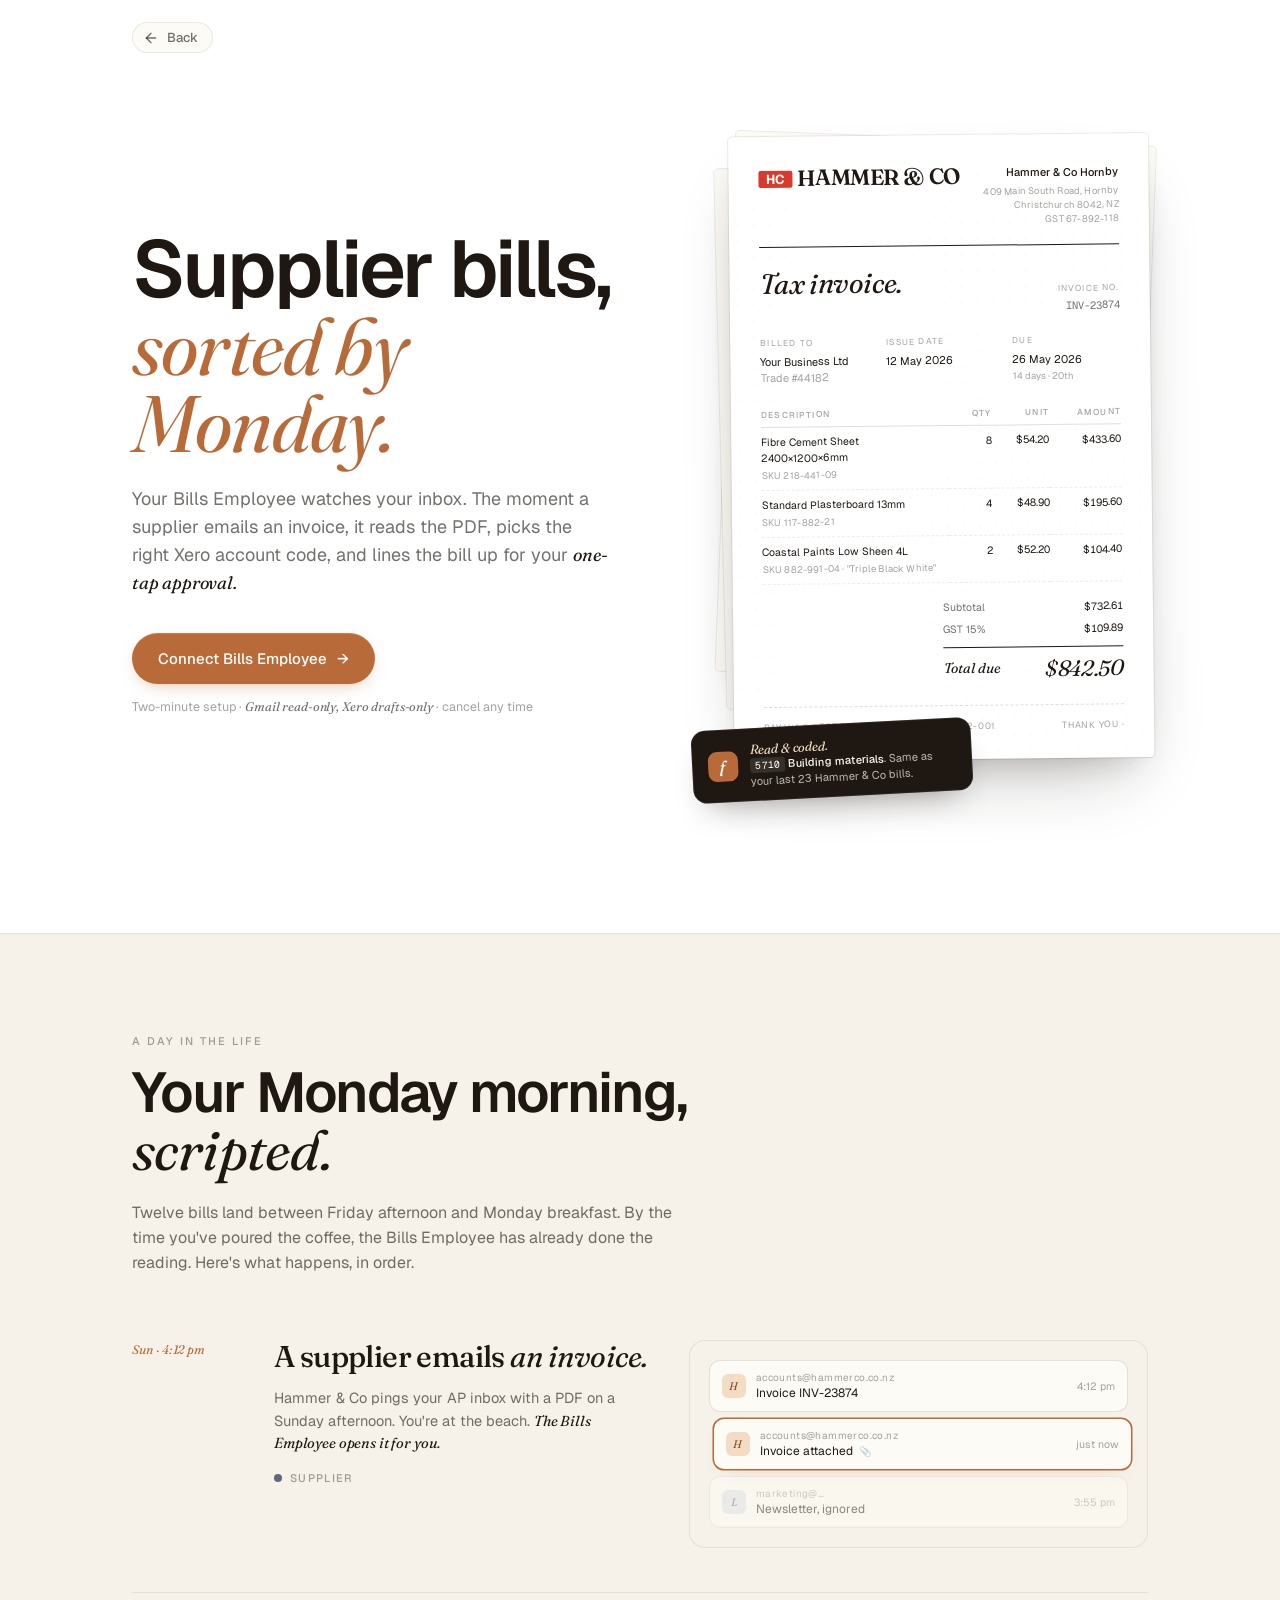
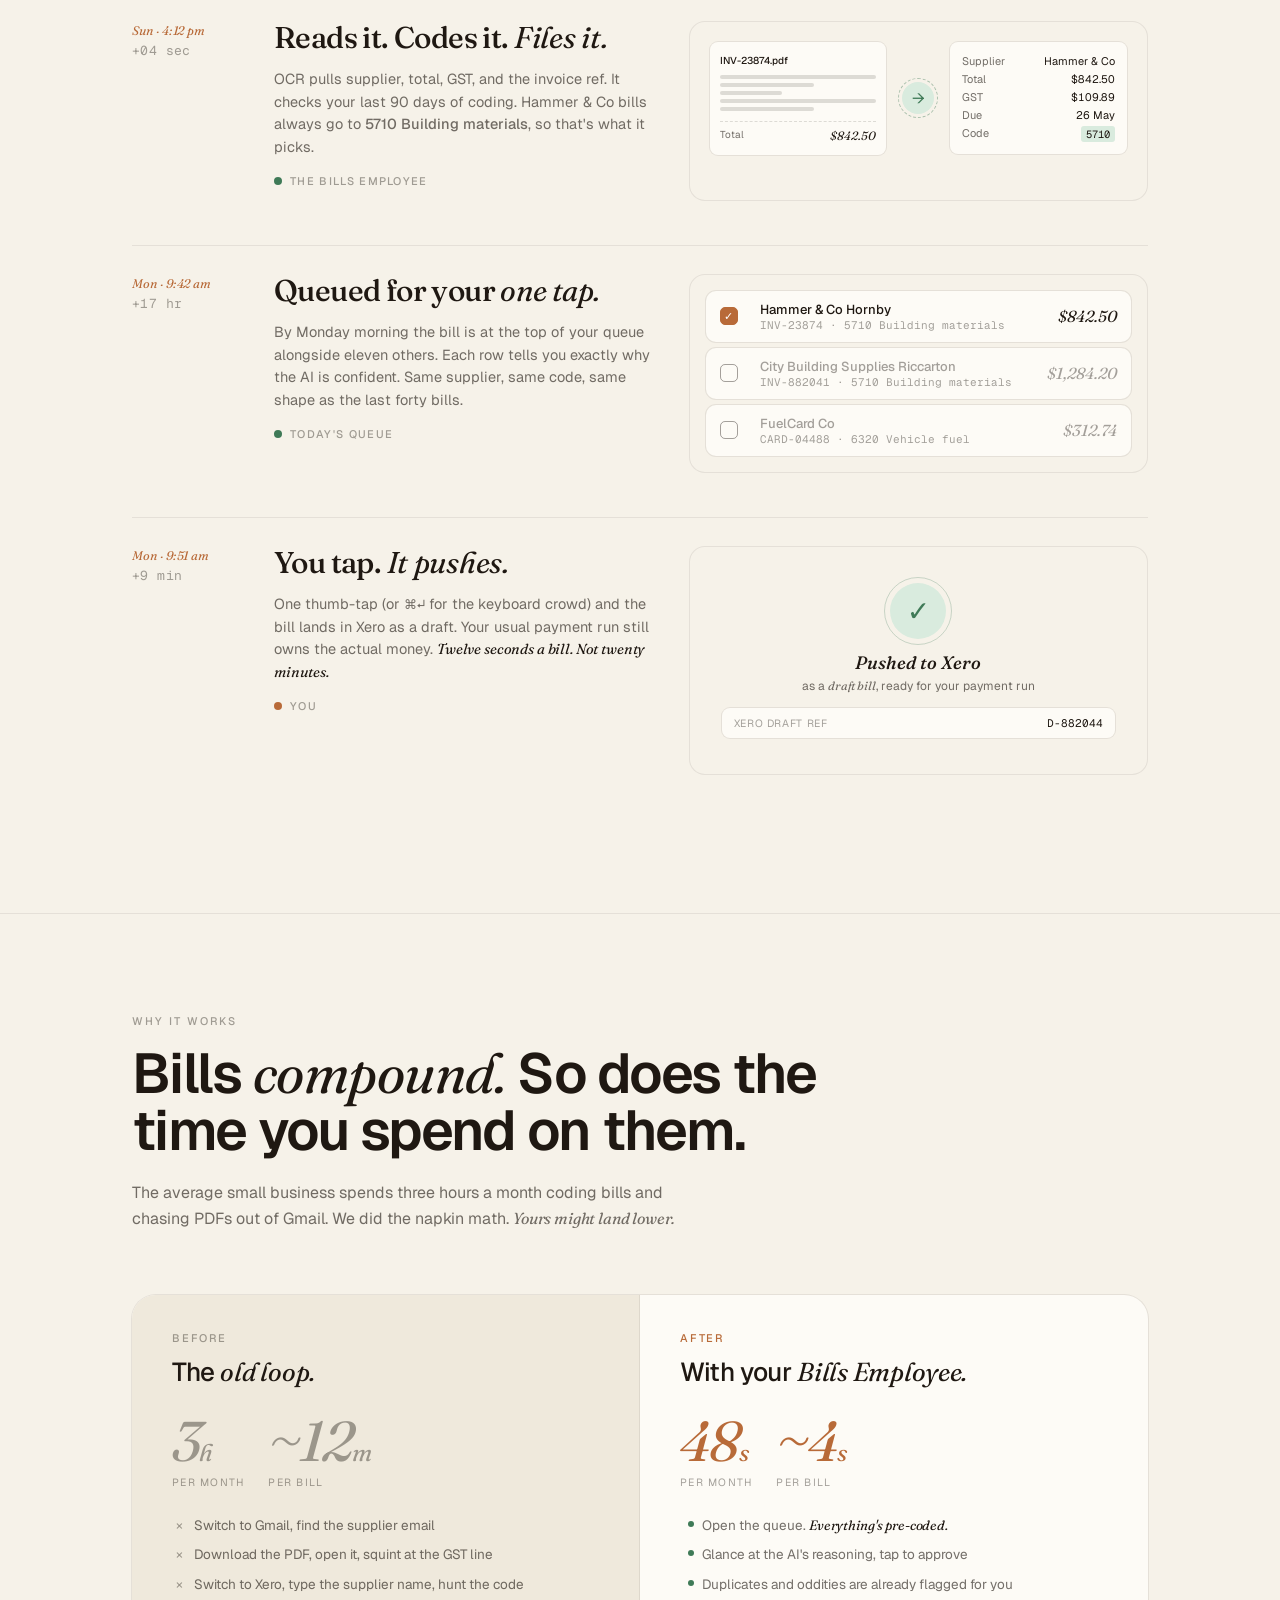
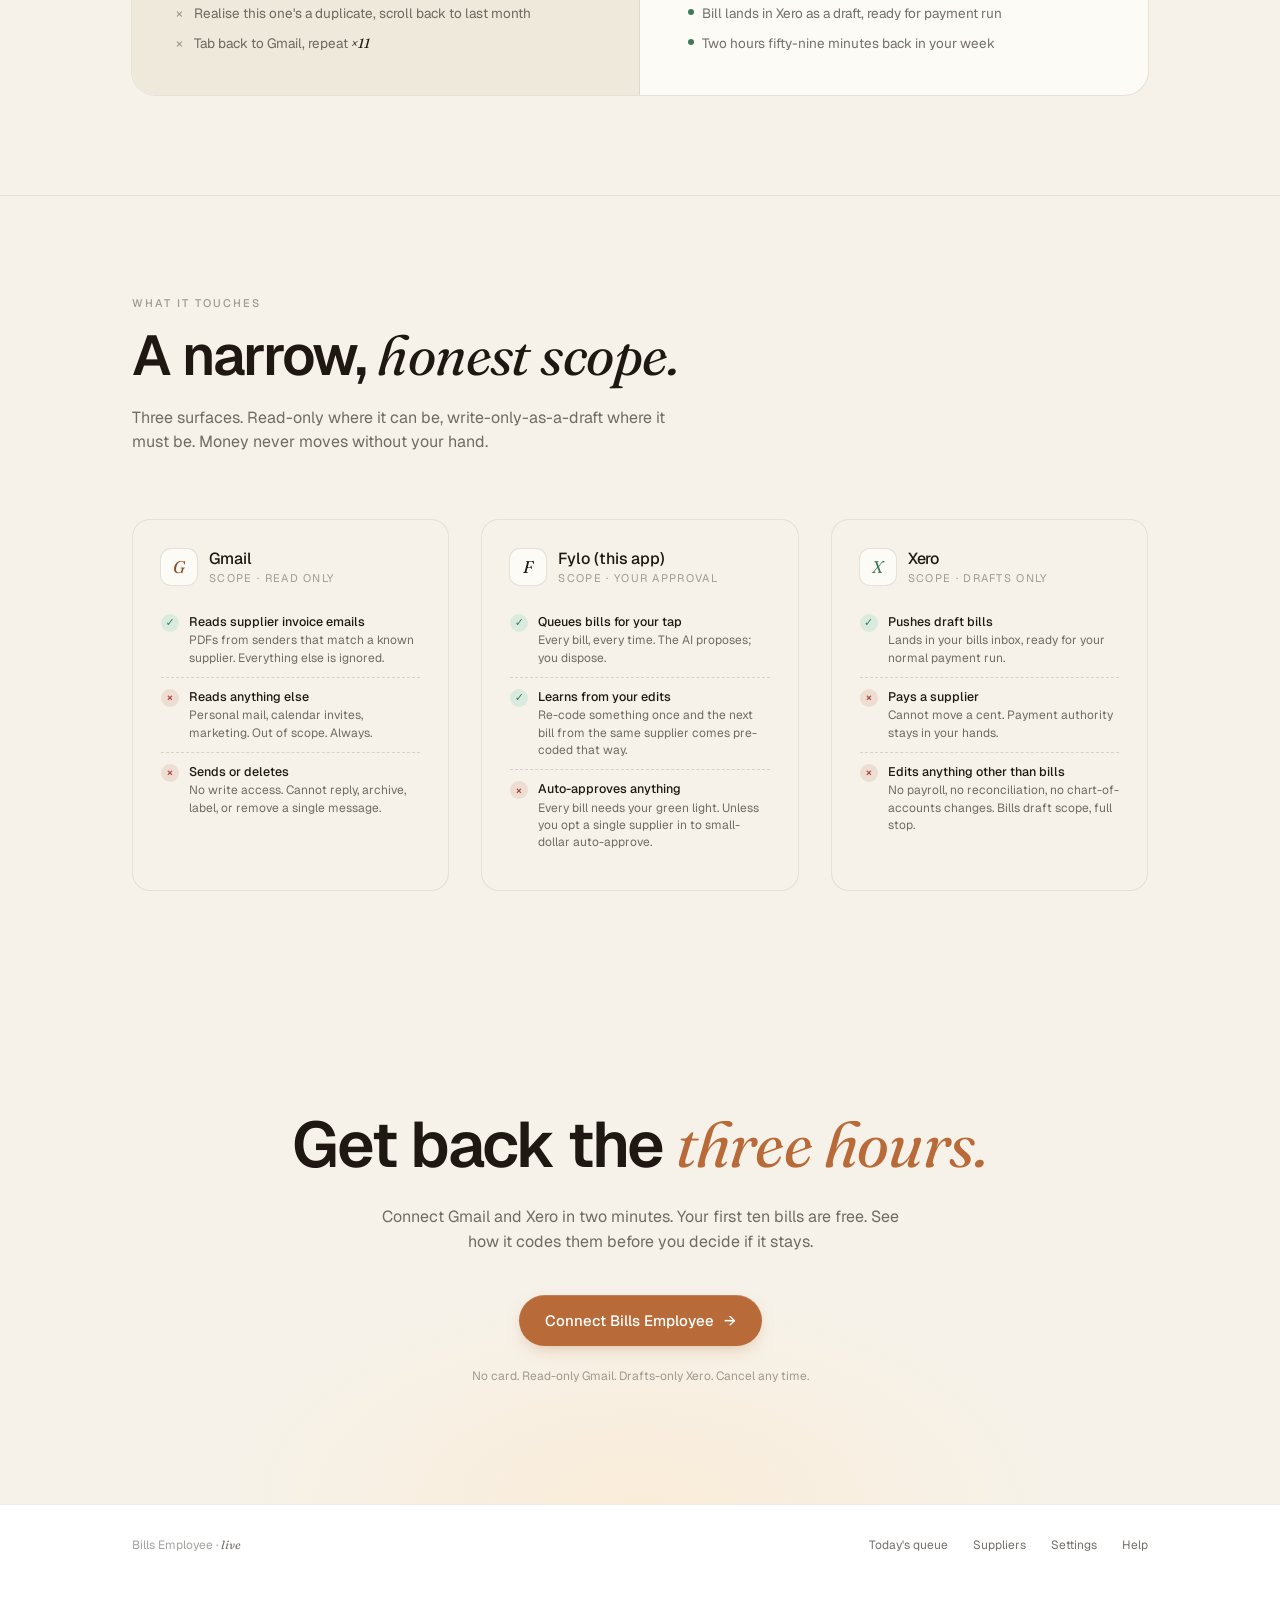
==== commit dfe9c6be: "Bills about: replace real supplier trademarks with fictional names Mitre 10 emailed asking us to sto" ====
--- a/showcase/bills-about.html
+++ b/showcase/bills-about.html
@@ -1504,10 +1504,10 @@
           <div class="invoice">
             <div class="inv-letterhead">
               <div class="inv-logo">
-                <span class="badge">M10</span>MITRE 10
+                <span class="badge">HC</span>HAMMER & CO
               </div>
               <div class="inv-bizmeta">
-                <div class="biz-name">Mitre 10 Mega Hornby</div>
+                <div class="biz-name">Hammer & Co Hornby</div>
                 <div>409 Main South Road, Hornby</div>
                 <div>Christchurch 8042, NZ</div>
                 <div>GST 67-892-118</div>
@@ -1548,19 +1548,19 @@
               </thead>
               <tbody>
                 <tr>
-                  <td>Hardies Fibre Cement Sheet 2400×1200×6mm<div class="sub">SKU 218-441-09</div></td>
+                  <td>Fibre Cement Sheet 2400×1200×6mm<div class="sub">SKU 218-441-09</div></td>
                   <td class="num">8</td>
                   <td class="num">$54.20</td>
                   <td class="num">$433.60</td>
                 </tr>
                 <tr>
-                  <td>GIB Plasterboard 13mm Standard<div class="sub">SKU 117-882-21</div></td>
+                  <td>Standard Plasterboard 13mm<div class="sub">SKU 117-882-21</div></td>
                   <td class="num">4</td>
                   <td class="num">$48.90</td>
                   <td class="num">$195.60</td>
                 </tr>
                 <tr>
-                  <td>Resene Lumbersider Low Sheen 4L<div class="sub">SKU 882-991-04 &middot; "Triple Black White"</div></td>
+                  <td>Coastal Paints Low Sheen 4L<div class="sub">SKU 882-991-04 &middot; "Triple Black White"</div></td>
                   <td class="num">2</td>
                   <td class="num">$52.20</td>
                   <td class="num">$104.40</td>
@@ -1587,7 +1587,7 @@
             <div class="ai-stamp-avatar">f</div>
             <div class="ai-stamp-text">
               <span class="italic">Read &amp; coded.</span><br/>
-              <span class="code">5710</span> <strong>Building materials</strong>. Same as your last 23 Mitre 10 bills.
+              <span class="code">5710</span> <strong>Building materials</strong>. Same as your last 23 Hammer & Co bills.
             </div>
           </div>
         </div>
@@ -1617,23 +1617,23 @@
         </div>
         <div class="scene-narr">
           <h3>A supplier emails <span class="italic">an invoice.</span></h3>
-          <p>Mitre 10 pings your AP inbox with a PDF on a Sunday afternoon. You're at the beach. <span class="italic">The Bills Employee opens it for you.</span></p>
+          <p>Hammer & Co pings your AP inbox with a PDF on a Sunday afternoon. You're at the beach. <span class="italic">The Bills Employee opens it for you.</span></p>
           <div class="actor bill"><span class="dot"></span>Supplier</div>
         </div>
         <div class="scene-vis">
           <div class="vis-email">
             <div class="email">
-              <div class="email-avatar">M</div>
+              <div class="email-avatar">H</div>
               <div>
-                <div class="from">accounts@mitre10.co.nz</div>
+                <div class="from">accounts@hammerco.co.nz</div>
                 <div class="subj">Invoice INV-23874</div>
               </div>
               <div class="time-em">4:12 pm</div>
             </div>
             <div class="email attached highlight">
-              <div class="email-avatar">M</div>
+              <div class="email-avatar">H</div>
               <div>
-                <div class="from">accounts@mitre10.co.nz</div>
+                <div class="from">accounts@hammerco.co.nz</div>
                 <div class="subj">Invoice attached</div>
               </div>
               <div class="time-em">just now</div>
@@ -1658,7 +1658,7 @@
         </div>
         <div class="scene-narr">
           <h3>Reads it. Codes it. <span class="italic">Files it.</span></h3>
-          <p>OCR pulls supplier, total, GST, and the invoice ref. It checks your last 90 days of coding. Mitre 10 bills always go to <strong style="font-weight:500;">5710 Building materials</strong>, so that's what it picks.</p>
+          <p>OCR pulls supplier, total, GST, and the invoice ref. It checks your last 90 days of coding. Hammer & Co bills always go to <strong style="font-weight:500;">5710 Building materials</strong>, so that's what it picks.</p>
           <div class="actor ai"><span class="dot"></span>The Bills Employee</div>
         </div>
         <div class="scene-vis">
@@ -1674,7 +1674,7 @@
             </div>
             <div class="read-arrow">→</div>
             <div class="extracted">
-              <div class="field"><span>Supplier</span><span class="v">Mitre 10</span></div>
+              <div class="field"><span>Supplier</span><span class="v">Hammer & Co</span></div>
               <div class="field"><span>Total</span><span class="v">$842.50</span></div>
               <div class="field"><span>GST</span><span class="v">$109.89</span></div>
               <div class="field"><span>Due</span><span class="v">26 May</span></div>
@@ -1699,7 +1699,7 @@
           <div class="vis-queue">
             <div class="check">✓</div>
             <div>
-              <div class="qsup">Mitre 10 Mega Hornby</div>
+              <div class="qsup">Hammer & Co Hornby</div>
               <div class="qref">INV-23874 · 5710 Building materials</div>
             </div>
             <div class="qamt">$842.50</div>
@@ -1707,7 +1707,7 @@
           <div class="vis-queue muted">
             <div class="check"></div>
             <div>
-              <div class="qsup">Placemakers Riccarton</div>
+              <div class="qsup">City Building Supplies Riccarton</div>
               <div class="qref">INV-882041 · 5710 Building materials</div>
             </div>
             <div class="qamt">$1,284.20</div>
@@ -1715,7 +1715,7 @@
           <div class="vis-queue muted">
             <div class="check"></div>
             <div>
-              <div class="qsup">BP Card Centre</div>
+              <div class="qsup">FuelCard Co</div>
               <div class="qref">CARD-04488 · 6320 Vehicle fuel</div>
             </div>
             <div class="qamt">$312.74</div>
